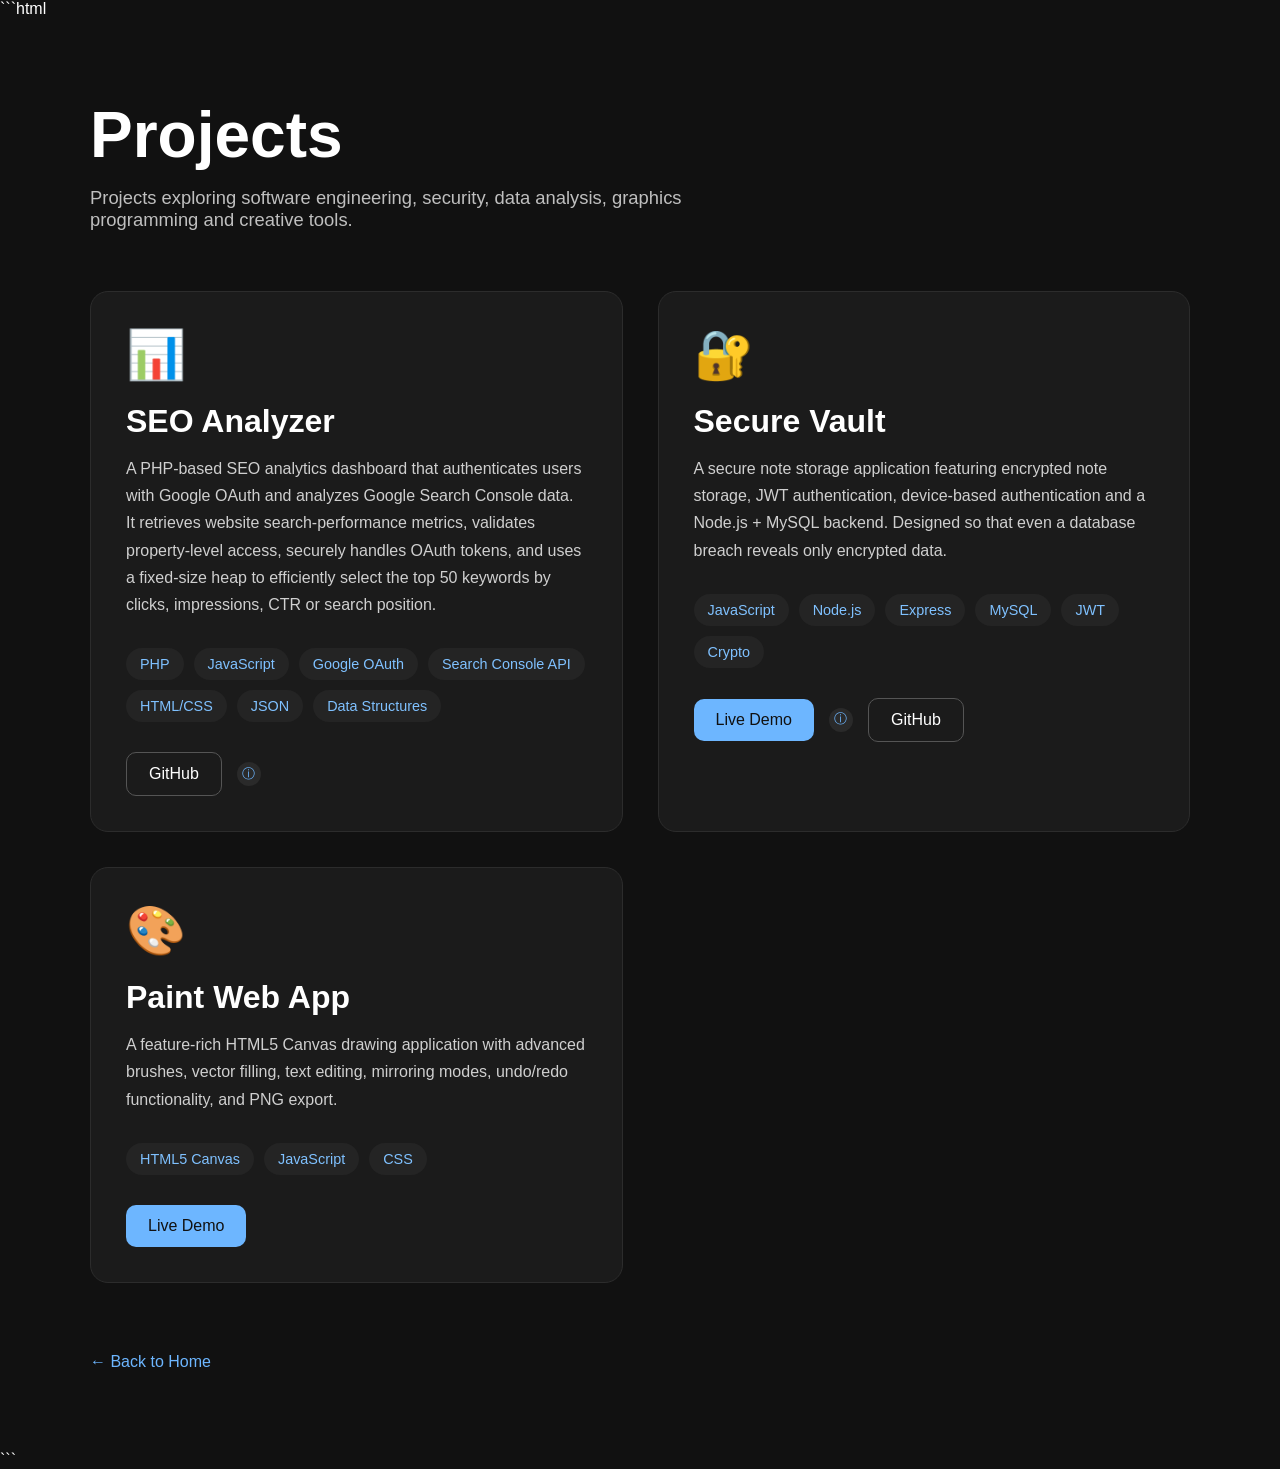
==== projects.html @ 85f60346 "Revise projects and add SEO Analyzer Updated project descriptions and added SEO Analyzer project." ====
```html
<!DOCTYPE html>
<html lang="en">
<head>
<meta charset="UTF-8">
<meta name="viewport" content="width=device-width, initial-scale=1.0">
<title>Projects | Rajdeep Bhandari</title>

<style>

*{
    margin:0;
    padding:0;
    box-sizing:border-box;
    font-family:Arial, Helvetica, sans-serif;
}

body{
    background:#111;
    color:white;
}

.container{
    width:min(1100px,90%);
    margin:auto;
    padding:80px 0;
}

h1{
    font-size:4rem;
    margin-bottom:15px;
}

.subtitle{
    color:#bfbfbf;
    font-size:1.15rem;
    margin-bottom:60px;
    max-width:700px;
}

.projects{
    display:grid;
    grid-template-columns:repeat(auto-fit,minmax(420px,1fr));
    gap:35px;
}

.card{
    background:#1b1b1b;
    border:1px solid #2c2c2c;
    border-radius:18px;
    padding:35px;
    transition:.25s;
}

.card:hover{
    transform:translateY(-8px);
    border-color:#6db6ff;
    box-shadow:0 15px 35px rgba(0,0,0,.35);
}

.icon{
    font-size:3rem;
    margin-bottom:20px;
}

.card h2{
    font-size:2rem;
    margin-bottom:15px;
}

.card p{
    color:#cfcfcf;
    line-height:1.7;
    margin-bottom:30px;
}

.tech{
    display:flex;
    flex-wrap:wrap;
    gap:10px;
    margin-bottom:30px;
}

.tech span{
    background:#242424;
    color:#7fc1ff;
    padding:8px 14px;
    border-radius:999px;
    font-size:.9rem;
}

.buttons{
    display:flex;
    align-items:center;
    gap:15px;
}

.buttons a{
    text-decoration:none;
    color:white;
    padding:12px 22px;
    border-radius:10px;
    transition:.25s;
}

.live{
    background:#6db6ff;
    color:#111 !important;
}

.live:hover{
    background:white;
}

.github{
    border:1px solid #555;
}

.github:hover{
    border-color:#6db6ff;
    color:#6db6ff;
}

.back{
    display:inline-block;
    margin-top:70px;
    color:#6db6ff;
    text-decoration:none;
    font-size:1rem;
}

.tooltip{
    position:relative;
    display:flex;
    align-items:center;
    justify-content:center;
    width:24px;
    height:24px;
    border-radius:50%;
    background:#2a2a2a;
    color:#6db6ff;
    cursor:help;
    font-size:.8rem;
    flex-shrink:0;
}

.tooltip:hover{
    background:#333;
}

.tooltiptext{
    visibility:hidden;
    opacity:0;

    position:absolute;
    left:50%;
    bottom:135%;

    transform:translateX(-50%);

    width:280px;

    background:#222;
    color:#ddd;

    padding:12px;
    border-radius:8px;

    font-size:.85rem;
    line-height:1.5;

    border:1px solid #444;

    transition:.2s;

    z-index:100;
}

.tooltip:hover .tooltiptext{
    visibility:visible;
    opacity:1;
}

@media (max-width:600px){

    .container{
        width:90%;
        padding:50px 0;
    }

    h1{
        font-size:2.8rem;
    }

    .subtitle{
        font-size:1rem;
        margin-bottom:40px;
    }

    .projects{
        grid-template-columns:1fr;
        gap:25px;
    }

    .card{
        padding:25px;
    }

    .card h2{
        font-size:1.7rem;
    }

    .buttons{
        flex-wrap:wrap;
    }

    .tooltiptext{
        left:auto;
        right:0;
        transform:none;
    }

}

</style>

</head>

<body>

<div class="container">

<h1>Projects</h1>

<p class="subtitle">
Projects exploring software engineering, security, data analysis, graphics programming and creative tools.
</p>

<div class="projects">


<!-- SEO ANALYZER -->

<div class="card">

<div class="icon">📊</div>

<h2>SEO Analyzer</h2>

<p>
A PHP-based SEO analytics dashboard that authenticates users with Google OAuth
and analyzes Google Search Console data. It retrieves website search-performance
metrics, validates property-level access, securely handles OAuth tokens, and uses
a fixed-size heap to efficiently select the top 50 keywords by clicks, impressions,
CTR or search position.
</p>

<div class="tech">

<span>PHP</span>
<span>JavaScript</span>
<span>Google OAuth</span>
<span>Search Console API</span>
<span>HTML/CSS</span>
<span>JSON</span>
<span>Data Structures</span>

</div>

<div class="buttons">

<a class="github"
   href="https://github.com/Ramjdeemp/seoautomation"
   target="_blank"
   rel="noopener noreferrer">
    GitHub
</a>

<span class="tooltip">
    ⓘ
    <span class="tooltiptext">
        Live deployment coming soon.
    </span>
</span>

</div>

</div>


<!-- SECURE VAULT -->

<div class="card">

<div class="icon">🔐</div>

<h2>Secure Vault</h2>

<p>
A secure note storage application featuring encrypted note storage, JWT authentication,
device-based authentication and a Node.js + MySQL backend.
Designed so that even a database breach reveals only encrypted data.
</p>

<div class="tech">

<span>JavaScript</span>
<span>Node.js</span>
<span>Express</span>
<span>MySQL</span>
<span>JWT</span>
<span>Crypto</span>

</div>

<div class="buttons">

<a class="live"
   href="https://secure-vault-dun.vercel.app/"
   target="_blank"
   rel="noopener noreferrer">
    Live Demo
</a>

<span class="tooltip">
    ⓘ
    <span class="tooltiptext">
        Some Indian ISPs block Railway's default
        *.up.railway.app domain.
        <br><br>
        If the demo doesn't load, enable
        Secure DNS (Cloudflare 1.1.1.1 or Google DNS)
        and refresh.
    </span>
</span>

<a class="github"
   href="https://github.com/Ramjdeemp/Secure-Vault"
   target="_blank"
   rel="noopener noreferrer">
    GitHub
</a>

</div>

</div>


<!-- PAINT APP -->

<div class="card">

<div class="icon">🎨</div>

<h2>Paint Web App</h2>

<p>
A feature-rich HTML5 Canvas drawing application with advanced brushes,
vector filling, text editing, mirroring modes, undo/redo functionality,
and PNG export.
</p>

<div class="tech">

<span>HTML5 Canvas</span>
<span>JavaScript</span>
<span>CSS</span>

</div>

<div class="buttons">

<a class="live"
   href="https://www.pbainst.in/TUTORIAL/Paint%20App/index.html"
   target="_blank"
   rel="noopener noreferrer">
    Live Demo
</a>

</div>

</div>


</div>

<a class="back" href="index.html">← Back to Home</a>

</div>

</body>
</html>
```
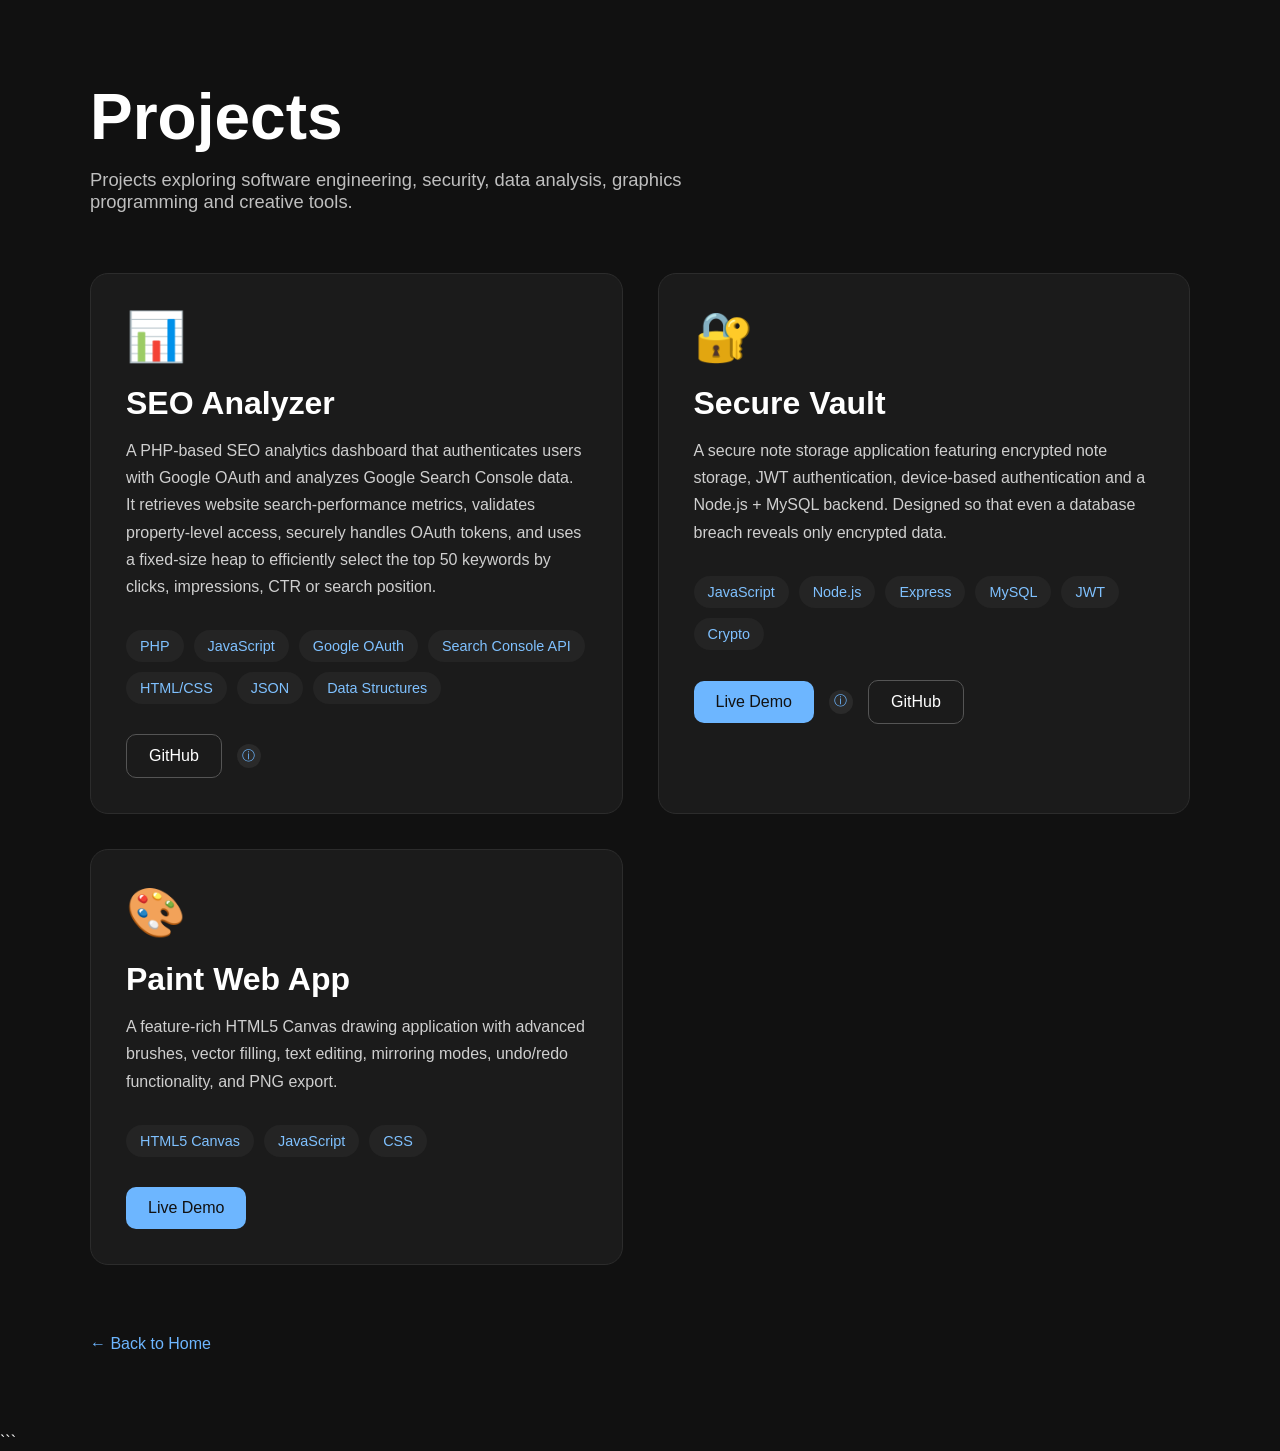
==== commit a35aecd6: "Refactor projects.html to improve structure and style" ====
--- a/projects.html
+++ b/projects.html
@@ -1,4 +1,4 @@
-```html
+
 <!DOCTYPE html>
 <html lang="en">
 <head>
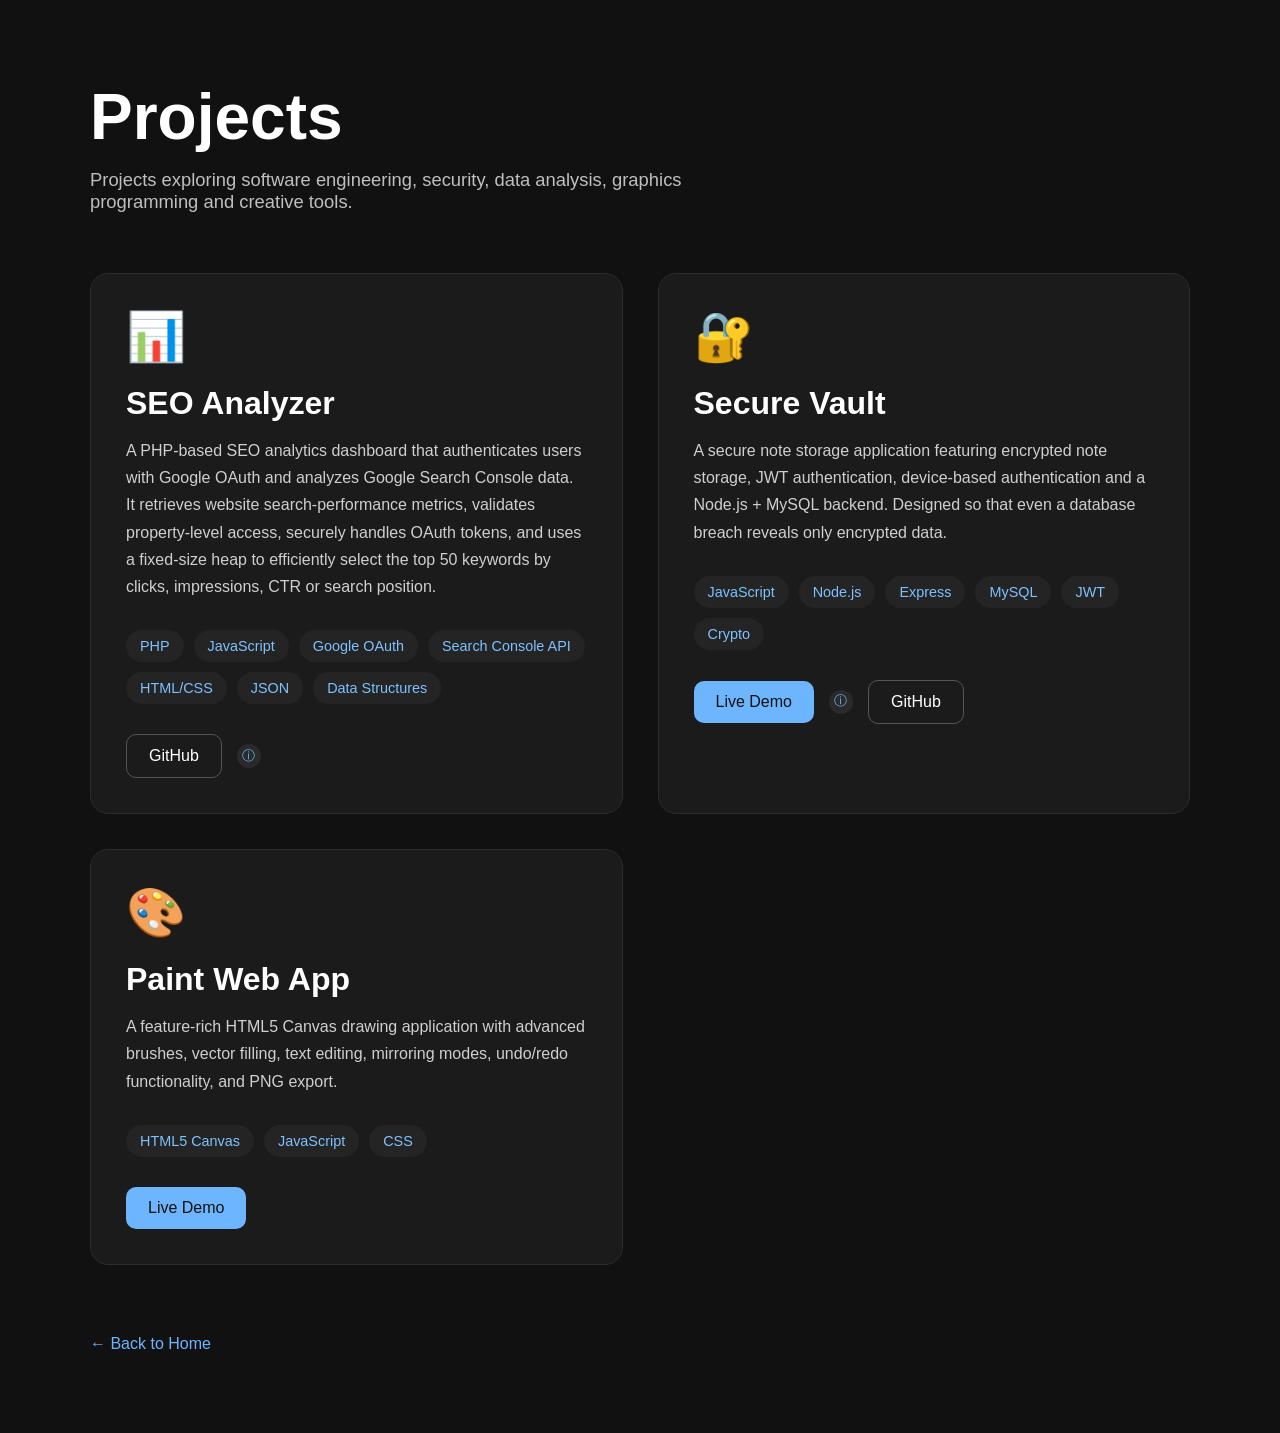
==== commit 4e731a1f: "Update projects.html" ====
--- a/projects.html
+++ b/projects.html
@@ -390,4 +390,3 @@
 
 </body>
 </html>
-```
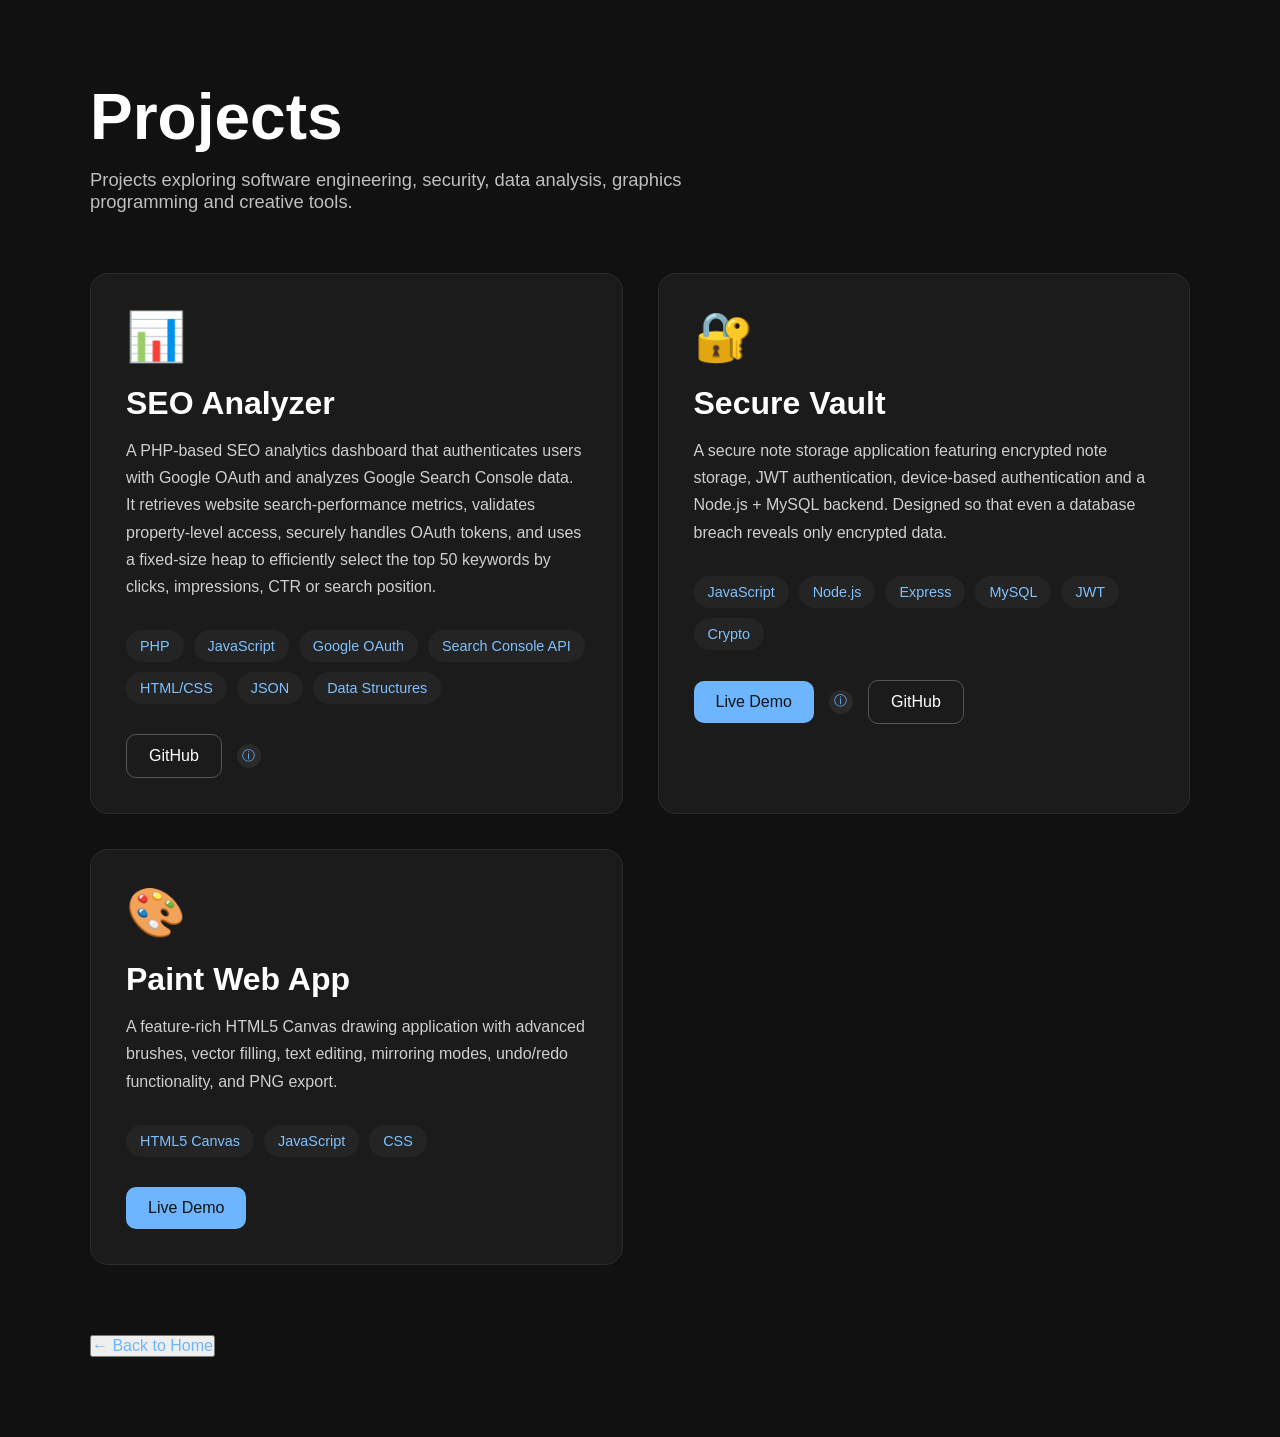
==== commit ae4334f6: "Update projects.html" ====
--- a/projects.html
+++ b/projects.html
@@ -121,12 +121,16 @@
     color:#6db6ff;
 }
 
-.back{
-    display:inline-block;
-    margin-top:70px;
-    color:#6db6ff;
-    text-decoration:none;
-    font-size:1rem;
+.back{ 
+    display:inline-block; 
+    margin-top:70px; 
+    color:#6db6ff; 
+    text-decoration:none; 
+    font-size:1rem; 
+    transition:color .25s ease; 
+} 
+.back:hover{
+     color:white; 
 }
 
 .tooltip{
@@ -384,7 +388,7 @@
 
 </div>
 
-<a class="back" href="index.html">← Back to Home</a>
+<button class="back" href="index.html">← Back to Home</button>
 
 </div>
 
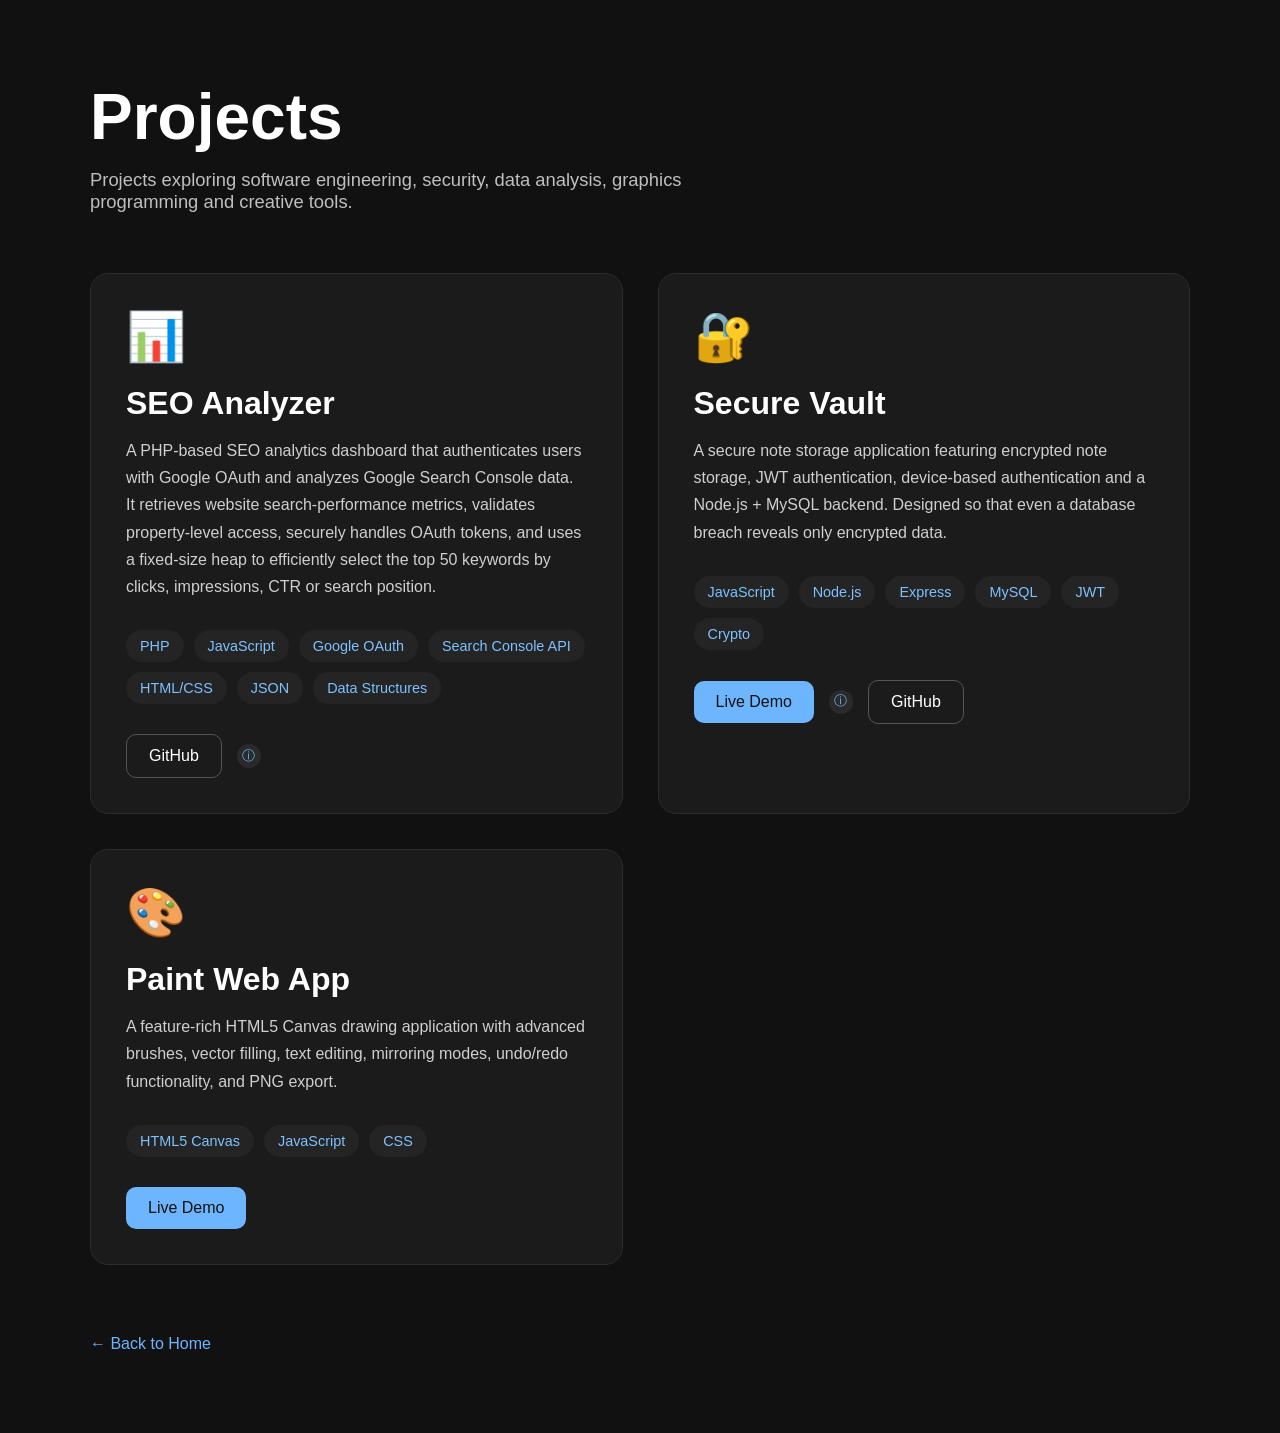
==== commit 99b1f137: "Refactor projects.html structure and styles" ====
--- a/projects.html
+++ b/projects.html
@@ -388,7 +388,7 @@
 
 </div>
 
-<button class="back" href="index.html">← Back to Home</button>
+<a class="back" href="index.html">← Back to Home</a>
 
 </div>
 
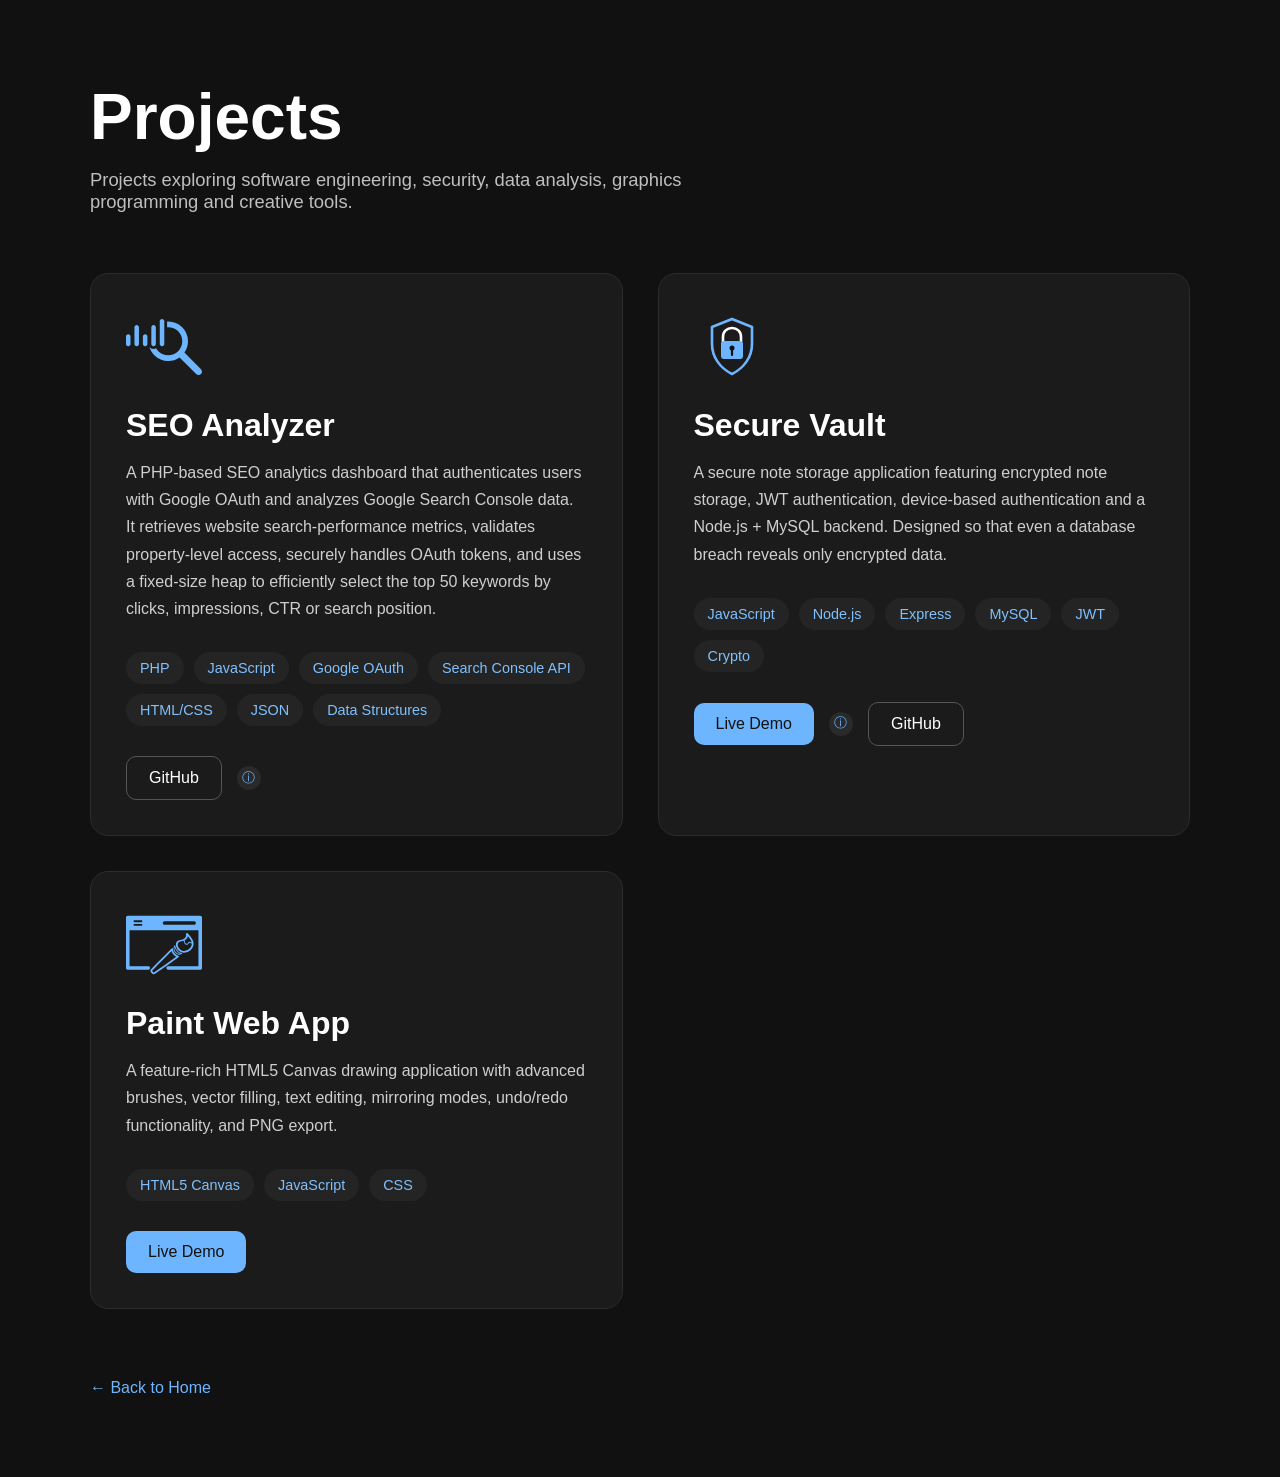
==== commit 2568dae2: "added svgs instead it looks better now methinks" ====
--- a/projects.html
+++ b/projects.html
@@ -1,5 +1,5 @@
-
 <!DOCTYPE html>
+
 <html lang="en">
 <head>
 <meta charset="UTF-8">
@@ -59,8 +59,18 @@
 }
 
 .icon{
-    font-size:3rem;
-    margin-bottom:20px;
+    width:76px;
+    height:76px;
+    margin-bottom:22px;
+    display:flex;
+    align-items:center;
+    justify-content:center;
+}
+
+.icon svg{
+    width:100%;
+    height:100%;
+    overflow:visible;
 }
 
 .card h2{
@@ -121,16 +131,17 @@
     color:#6db6ff;
 }
 
-.back{ 
-    display:inline-block; 
-    margin-top:70px; 
-    color:#6db6ff; 
-    text-decoration:none; 
-    font-size:1rem; 
-    transition:color .25s ease; 
-} 
+.back{
+    display:inline-block;
+    margin-top:70px;
+    color:#6db6ff;
+    text-decoration:none;
+    font-size:1rem;
+    transition:color .25s ease;
+}
+
 .back:hover{
-     color:white; 
+    color:white;
 }
 
 .tooltip{
@@ -242,12 +253,41 @@
 
 <div class="projects">
 
-
 <!-- SEO ANALYZER -->
 
 <div class="card">
 
-<div class="icon">📊</div>
+<div class="icon">
+<svg fill="#6db6ff" height="800px" width="800px" version="1.1" id="Capa_1" xmlns="http://www.w3.org/2000/svg" xmlns:xlink="http://www.w3.org/1999/xlink"
+    viewBox="0 0 407.392 407.392" xml:space="preserve">
+    <g>
+        <path d="M402.016,322.382l-88.896-88.902c12.424-17.657,19.143-38.649,19.143-60.69c0-28.254-10.998-54.816-30.978-74.795
+        c-19.979-19.979-46.545-30.982-74.795-30.982c-2.074,0-4.137,0.066-6.19,0.184v30.658c2.05-0.166,4.111-0.27,6.19-0.27
+        c20.09,0,38.971,7.823,53.176,22.028c14.207,14.206,22.029,33.091,22.029,53.177c0,20.09-7.822,38.976-22.029,53.177
+        c-14.205,14.206-33.086,22.029-53.176,22.029c-20.092,0-38.973-7.823-53.178-22.029c-4.686-4.684-8.66-9.885-11.905-15.463
+        c-3.989,2.305-8.61,3.635-13.54,3.635c-9.436,0-17.762-4.836-22.632-12.16c-0.104,0.157-0.22,0.307-0.327,0.462
+        c4.904,16.888,14.006,32.365,26.787,45.145c19.979,19.98,46.543,30.982,74.795,30.982c22.035,0,43.033-6.723,60.684-19.147
+        l88.906,88.903c3.58,3.583,8.273,5.373,12.973,5.373c4.693,0,9.385-1.79,12.965-5.373
+        C409.184,341.159,409.184,329.544,402.016,322.382z"/>
+
+        <path d="M102.602,135.172c-6.662,0-12.07,5.404-12.07,12.071v39.736c0,6.666,5.408,12.071,12.07,12.071
+        c6.67,0,12.07-5.405,12.07-12.071v-39.736C114.672,140.577,109.271,135.172,102.602,135.172z"/>
+
+        <path d="M12.07,135.172c-6.66,0-12.07,5.404-12.07,12.071v39.736c0,6.666,5.41,12.071,12.07,12.071
+        c6.67,0,12.07-5.405,12.07-12.071v-39.736C24.141,140.577,18.74,135.172,12.07,135.172z"/>
+
+        <path d="M57.336,85.381c-6.662,0-12.072,5.405-12.072,12.071v89.527c0,6.666,5.41,12.071,12.072,12.071
+        c6.67,0,12.07-5.405,12.07-12.071V97.452C69.406,90.786,64.006,85.381,57.336,85.381z"/>
+
+        <path d="M193.139,199.05c6.662,0,12.07-5.405,12.07-12.071V65.766c0-6.666-5.408-12.07-12.07-12.07
+        c-6.67,0-12.078,5.404-12.078,12.07v121.213C181.061,193.645,186.469,199.05,193.139,199.05z"/>
+
+        <path d="M147.865,199.05c6.67,0,12.072-5.405,12.072-12.071V97.452c0-6.666-5.402-12.071-12.072-12.071
+        c-6.66,0-12.07,5.405-12.07,12.071v89.527C135.795,193.645,141.205,199.05,147.865,199.05z"/>
+    </g>
+</svg>
+
+</div>
 
 <h2>SEO Analyzer</h2>
 
@@ -261,24 +301,17 @@
 
 <div class="tech">
 
-<span>PHP</span>
-<span>JavaScript</span>
-<span>Google OAuth</span>
-<span>Search Console API</span>
-<span>HTML/CSS</span>
-<span>JSON</span>
-<span>Data Structures</span>
+<span>PHP</span> <span>JavaScript</span> <span>Google OAuth</span> <span>Search Console API</span> <span>HTML/CSS</span> <span>JSON</span> <span>Data Structures</span>
 
 </div>
 
 <div class="buttons">
 
 <a class="github"
-   href="https://github.com/Ramjdeemp/seoautomation"
-   target="_blank"
-   rel="noopener noreferrer">
-    GitHub
-</a>
+href="https://github.com/Ramjdeemp/seoautomation"
+target="_blank"
+rel="noopener noreferrer">
+GitHub </a>
 
 <span class="tooltip">
     ⓘ
@@ -291,12 +324,66 @@
 
 </div>
 
-
 <!-- SECURE VAULT -->
 
 <div class="card">
 
-<div class="icon">🔐</div>
+<div class="icon">
+
+<svg viewBox="0 0 76 76" xmlns="http://www.w3.org/2000/svg">
+
+<path
+ d="M38 10
+    L58 18
+    V35
+    C58 48 50 59 38 65
+    C26 59 18 48 18 35
+    V18
+    Z"
+ fill="none"
+ stroke="#6db6ff"
+ stroke-width="2.6"
+ stroke-linejoin="round"
+/>
+
+<path
+ d="M29 34
+    V28
+    C29 22.5 33 19 38 19
+    C43 19 47 22.5 47 28
+    V34"
+ fill="none"
+ stroke="#ffffff"
+ stroke-width="2.6"
+ stroke-linecap="round"
+/>
+
+<rect
+ x="27"
+ y="32"
+ width="22"
+ height="18"
+ rx="3"
+ fill="#6db6ff"
+/>
+
+<circle
+ cx="38"
+ cy="39"
+ r="2.5"
+ fill="#111"
+/>
+
+<path
+ d="M38 41.5 V46"
+ stroke="#111"
+ stroke-width="2.2"
+ stroke-linecap="round"
+/>
+
+</svg>
+
+</div>
 
 <h2>Secure Vault</h2>
 
@@ -308,23 +395,17 @@
 
 <div class="tech">
 
-<span>JavaScript</span>
-<span>Node.js</span>
-<span>Express</span>
-<span>MySQL</span>
-<span>JWT</span>
-<span>Crypto</span>
+<span>JavaScript</span> <span>Node.js</span> <span>Express</span> <span>MySQL</span> <span>JWT</span> <span>Crypto</span>
 
 </div>
 
 <div class="buttons">
 
 <a class="live"
-   href="https://secure-vault-dun.vercel.app/"
-   target="_blank"
-   rel="noopener noreferrer">
-    Live Demo
-</a>
+href="https://secure-vault-dun.vercel.app/"
+target="_blank"
+rel="noopener noreferrer">
+Live Demo </a>
 
 <span class="tooltip">
     ⓘ
@@ -339,22 +420,145 @@
 </span>
 
 <a class="github"
-   href="https://github.com/Ramjdeemp/Secure-Vault"
-   target="_blank"
-   rel="noopener noreferrer">
-    GitHub
-</a>
-
-</div>
-
-</div>
-
+href="https://github.com/Ramjdeemp/Secure-Vault"
+target="_blank"
+rel="noopener noreferrer">
+GitHub </a>
+
+</div>
+
+</div>
 
 <!-- PAINT APP -->
 
 <div class="card">
 
-<div class="icon">🎨</div>
+<div class="icon">
+
+<svg
+viewBox="0 0 42.755 42.755"
+xmlns="http://www.w3.org/2000/svg"
+xmlns:xlink="http://www.w3.org/1999/xlink"
+
+>
+
+<g>
+
+```
+<g>
+
+    <path
+        fill="#6db6ff"
+        d="M41.757,4.941c-4.941,0-9.885,0-14.827,0
+        c-7.437,0-14.874,0-22.31,0c-1.207,0-2.413,0-3.62,0
+        c-0.545,0-1,0.455-1,1c0,5.959,0,11.917,0,17.876
+        c0,3.484,0,6.971,0,10.455c0,0.545,0.455,1,1,1
+        c3.853,0,7.706,0,11.558,0c0.755,0,1.055-0.682,0.926-1.25
+        c-0.091-0.402-0.391-0.75-0.926-0.75c-3.519,0-7.039,0-10.558,0
+        c0-5.625,0-11.25,0-16.876c0-1.125,0-2.25,0-3.374
+        h38.757c0,3.598,0,7.196,0,10.795c0,3.15,0,6.305,0,9.455
+        c-5.576,0-11.15,0-16.729,0c-0.105,0-0.211,0-0.315,0
+        c-0.535,0-0.835,0.348-0.927,0.75c-0.129,0.568,0.172,1.25,0.927,1.25
+        c5.91,0,11.819,0,17.729,0c0.104,0,0.209,0,0.313,0
+        c0.545,0,1-0.455,1-1c0-5.959,0-11.917,0-17.876
+        c0-3.485,0-6.97,0-10.455C42.757,5.396,42.302,4.941,41.757,4.941z
+
+        M8.714,10.522c-1.333,0-2.667,0-4,0
+        c-0.645,0-0.645-1,0-1c1.333,0,2.667,0,4,0
+        C9.359,9.522,9.359,10.522,8.714,10.522z
+
+        M8.714,8.522c-1.333,0-2.667,0-4,0
+        c-0.645,0-0.645-1,0-1c1.333,0,2.667,0,4,0
+        C9.359,7.522,9.359,8.522,8.714,8.522z
+
+        M38.339,10.022c-5.542,0-11.083,0-16.625,0
+        c-1.29,0-1.29-2,0-2c5.542,0,11.083,0,16.625,0
+        C39.629,8.022,39.629,10.022,38.339,10.022z"
+    />
+
+    <path
+        fill="#6db6ff"
+        d="M32.133,18.112c-1.142,0.432-2.362,0.252-3.306,1.155
+        c-1.57,1.507-0.41,4.163,0.918,5.386c1.877,1.73,4.738,1.17,6.529-0.355
+        c0.906-0.771,1.543-1.889,1.713-3.065c0.168-1.171-0.176-2.195-0.771-3.188
+        c-0.695-1.162-1.594-2.239-2.527-3.222c-0.056-0.112-0.144-0.178-0.25-0.204
+        c-0.004-0.002-0.009-0.002-0.014-0.004c-0.029-0.006-0.057-0.013-0.088-0.014
+        c-0.252-0.035-0.493,0.157-0.553,0.405v0.001c-0.014,0.054-0.014,0.109-0.006,0.166
+        c0,0.019-0.006,0.034-0.002,0.053C33.991,16.572,33.413,17.627,32.133,18.112z
+
+        M32.478,24.726c-1.222-0.028-2.218-0.757-2.837-1.769
+        c-0.483-0.787-0.784-1.889-0.295-2.741c0.589-1.022,2.226-0.827,3.194-1.195
+        c0.001,0,0.003-0.001,0.004-0.002c-0.135,0.958,0.432,2.083,1.479,2.182
+        c0.617,0.058,0.926-0.228,1.229-0.729c0.292-0.483,0.647-0.515,1.139-0.269
+        c0.239,0.12,0.476,0.311,0.646,0.538
+        C36.971,22.989,34.661,24.777,32.478,24.726z
+
+        M37.259,21.172c0.037,0.157,0.176,0.202,0.296,0.169
+        C37.435,21.374,37.296,21.329,37.259,21.172z
+
+        M34.741,16.66c0.018-0.068,0.023-0.138,0.035-0.207
+        c0.181,0.214,0.373,0.416,0.547,0.634c0.662,0.83,1.431,1.816,1.647,2.882
+        c-0.503-0.383-1.149-0.58-1.671-0.307c-0.501,0.262-0.492,1.036-1.134,1.054
+        c-0.89,0.025-1.372-1.198-1.07-1.901c0.011-0.026-0.002-0.047,0.001-0.073
+        C33.902,18.289,34.513,17.59,34.741,16.66z"
+    />
+
+    <path
+        fill="#6db6ff"
+        d="M27.304,21.633c-0.042,0.047-0.084,0.094-0.126,0.142
+        c-0.006,0.007-0.002,0.015-0.007,0.021
+        c-0.012,0.012-0.021,0.019-0.032,0.031
+        c-0.784,1.151-0.37,2.754,0.443,3.777
+        c1,1.255,2.544,1.643,3.919,0.736
+        c0.213-0.139,0.124-0.448-0.126-0.465
+        c-1.968-0.133-3.409-2.246-3.644-4.065
+        C27.707,21.615,27.467,21.451,27.304,21.633z
+
+        M30.571,26.224c-0.935,0.292-1.852-0.05-2.553-0.871
+        c-0.645-0.753-1.021-1.937-0.652-2.886
+        C27.784,24.11,28.95,25.724,30.571,26.224z"
+    />
+
+    <path
+        fill="#6db6ff"
+        d="M29.545,28.288c0.345-0.246,0.321-0.785-0.119-0.914
+        c-1.555-0.459-3.058-1.998-2.961-3.729
+        c0.024-0.441-0.56-0.654-0.854-0.354
+        c-1.994,2.039-3.992,4.078-5.989,6.113
+        c-1.306,1.331-2.613,2.662-3.924,3.989
+        c-0.207,0.209-0.415,0.418-0.623,0.627
+        c-0.177,0.179-0.353,0.358-0.531,0.535
+        c-0.465,0.462-0.896,0.835-0.794,1.562
+        c0.067,0.481,0.604,0.932,0.902,1.28
+        c0.508,0.595,1.112,0.472,1.721,0.14
+        c0.003-0.002,0.006-0.002,0.009-0.004
+        c0.819-0.474,1.583-1.07,2.357-1.609
+        c0.905-0.631,1.804-1.269,2.706-1.903
+        c0.607-0.429,1.217-0.854,1.823-1.283
+        C25.36,31.258,27.454,29.774,29.545,28.288z
+
+        M19.711,34.022c-0.465,0.327-0.929,0.656-1.396,0.982
+        c-0.801,0.561-1.592,1.179-2.44,1.668
+        c-0.297,0.162-0.362,0.205-0.568-0.034
+        c-0.146-0.171-0.292-0.341-0.437-0.511
+        c-0.254-0.297-0.05-0.443,0.193-0.68
+        c0.301-0.29,0.593-0.59,0.887-0.887
+        c0.178-0.18,0.354-0.359,0.532-0.54
+        c1.05-1.062,2.097-2.128,3.144-3.192
+        c1.989-2.027,3.977-4.056,5.962-6.084
+        c0.341,1.385,1.416,2.569,2.685,3.225
+        c-1.836,1.304-3.672,2.607-5.512,3.906
+        C21.745,32.592,20.728,33.307,19.711,34.022z"
+    />
+
+</g>
+```
+
+</g>
+
+</svg>
+
+</div>
 
 <h2>Paint Web App</h2>
 
@@ -366,25 +570,21 @@
 
 <div class="tech">
 
-<span>HTML5 Canvas</span>
-<span>JavaScript</span>
-<span>CSS</span>
+<span>HTML5 Canvas</span> <span>JavaScript</span> <span>CSS</span>
 
 </div>
 
 <div class="buttons">
 
 <a class="live"
-   href="https://www.pbainst.in/TUTORIAL/Paint%20App/index.html"
-   target="_blank"
-   rel="noopener noreferrer">
-    Live Demo
-</a>
-
-</div>
-
-</div>
-
+href="https://www.pbainst.in/TUTORIAL/Paint%20App/index.html"
+target="_blank"
+rel="noopener noreferrer">
+Live Demo </a>
+
+</div>
+
+</div>
 
 </div>
 
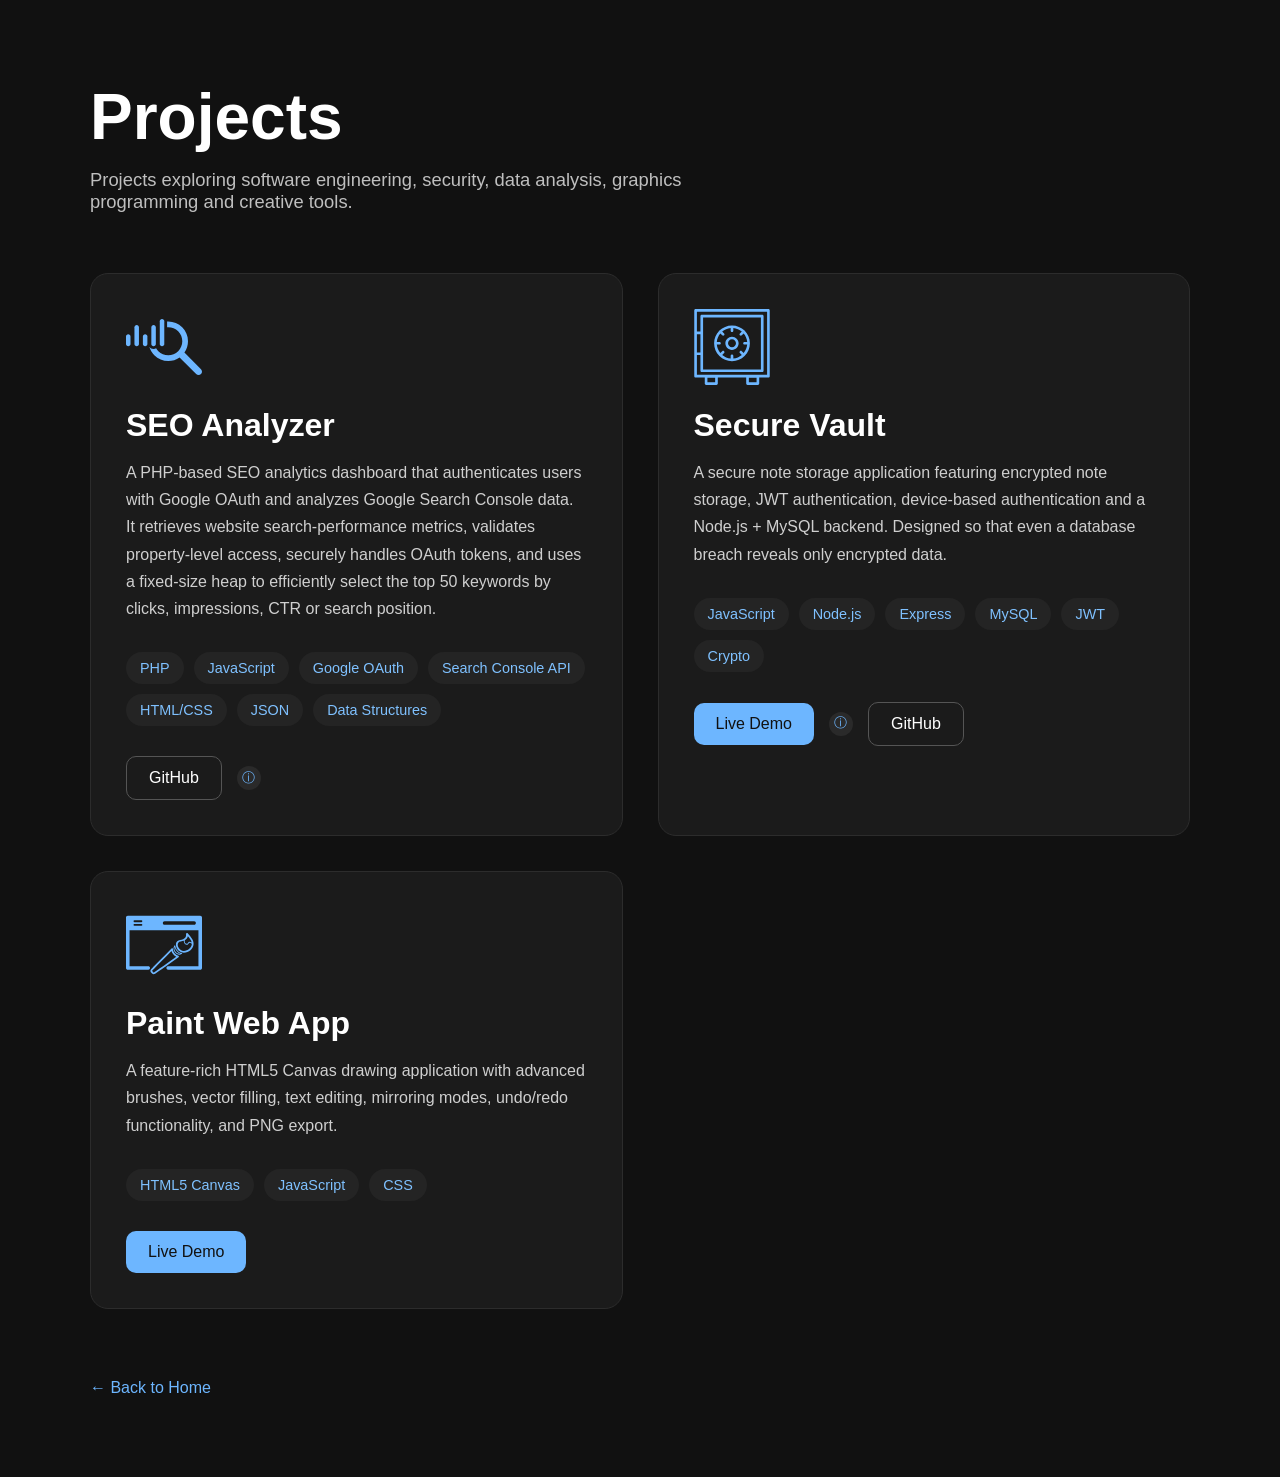
==== commit ddb2bea6: "changed svg" ====
--- a/projects.html
+++ b/projects.html
@@ -330,57 +330,45 @@
 
 <div class="icon">
 
-<svg viewBox="0 0 76 76" xmlns="http://www.w3.org/2000/svg">
-
-<path
- d="M38 10
-    L58 18
-    V35
-    C58 48 50 59 38 65
-    C26 59 18 48 18 35
-    V18
-    Z"
- fill="none"
- stroke="#6db6ff"
- stroke-width="2.6"
- stroke-linejoin="round"
-/>
-
-<path
- d="M29 34
-    V28
-    C29 22.5 33 19 38 19
-    C43 19 47 22.5 47 28
-    V34"
- fill="none"
- stroke="#ffffff"
- stroke-width="2.6"
- stroke-linecap="round"
-/>
-
-<rect
- x="27"
- y="32"
- width="22"
- height="18"
- rx="3"
- fill="#6db6ff"
-/>
-
-<circle
- cx="38"
- cy="39"
- r="2.5"
- fill="#111"
-/>
-
-<path
- d="M38 41.5 V46"
- stroke="#111"
- stroke-width="2.2"
- stroke-linecap="round"
-/>
-
+<?xml version="1.0" encoding="utf-8"?>
+
+<!DOCTYPE svg PUBLIC "-//W3C//DTD SVG 1.1//EN" "http://www.w3.org/Graphics/SVG/1.1/DTD/svg11.dtd">
+<!-- Uploaded to: SVG Repo, www.svgrepo.com, Generator: SVG Repo Mixer Tools -->
+<svg version="1.1" id="VAULT" xmlns="http://www.w3.org/2000/svg" xmlns:xlink="http://www.w3.org/1999/xlink" 
+	 width="800px" height="800px" viewBox="0 0 1800 1800" enable-background="new 0 0 1800 1800" xml:space="preserve">
+<g>
+	<path fill="#6db6ff" d="M1762.581,1.514H37.419c-17.352,0-31.407,14.06-31.407,31.407v1557.842
+		c0,17.342,14.056,31.406,31.407,31.406h217.792v144.909c0,17.342,14.065,31.407,31.407,31.407h245.651
+		c17.352,0,31.407-14.065,31.407-31.407v-144.909h672.647v144.909c0,17.342,14.057,31.407,31.408,31.407h245.649
+		c17.343,0,31.408-14.065,31.408-31.407v-144.909h217.792c17.342,0,31.407-14.064,31.407-31.406V32.92
+		C1793.988,15.574,1779.923,1.514,1762.581,1.514z M500.862,1735.671H318.026v-109.927h182.835V1735.671z M1481.974,1735.671
+		h-182.835v-109.927h182.835V1735.671z M215.154,199.597h1369.691v1230.754H215.154V199.597z M152.339,1027.651H68.826V596.919
+		h83.513V1027.651z M1731.173,1559.354H68.826v-468.894h83.513v371.298c0,17.342,14.057,31.408,31.408,31.408h1432.506
+		c17.343,0,31.406-14.066,31.406-31.408V168.19c0-17.347-14.063-31.407-31.406-31.407H183.747c-17.351,0-31.408,14.06-31.408,31.407
+		v365.915H68.826V64.328h1662.347V1559.354z"/>
+	<path fill="#6db6ff" d="M1202.266,514.826c-0.763-0.964-1.569-1.906-2.458-2.796c-0.89-0.89-1.832-1.696-2.796-2.456
+		C1120.456,434.335,1015.561,387.842,900,387.842c-115.556,0-220.443,46.484-296.999,121.712c-0.973,0.767-1.924,1.578-2.818,2.473
+		c-0.898,0.898-1.708,1.847-2.475,2.82C522.48,591.403,476,696.286,476,811.839c0,115.539,46.471,220.417,121.686,296.968
+		c0.771,0.982,1.586,1.941,2.493,2.845c0.907,0.902,1.862,1.718,2.844,2.488c76.551,75.219,181.429,121.695,296.977,121.695
+		c115.557,0,220.447-46.489,297.003-121.721c0.964-0.763,1.911-1.57,2.805-2.463c0.893-0.896,1.704-1.841,2.467-2.81
+		C1277.511,1032.287,1324,927.396,1324,811.839C1324,696.274,1277.502,591.381,1202.266,514.826z M1196.258,843.247h63.473
+		c-6.582,76.025-36.775,145.377-83.251,200.659l-44.789-44.788c-12.265-12.265-32.152-12.265-44.416,0
+		c-12.265,12.265-12.265,32.152,0,44.415l44.784,44.79c-55.278,46.471-124.63,76.66-200.651,83.251v-63.481
+		c0-17.342-14.065-31.402-31.407-31.402c-17.352,0-31.408,14.061-31.408,31.402v63.481c-76.029-6.591-145.381-36.78-200.66-83.256
+		l44.784-44.785c12.264-12.263,12.264-32.146,0-44.415c-12.26-12.256-32.148-12.265-44.417,0l-44.784,44.784
+		c-46.476-55.278-76.666-124.63-83.255-200.655h63.48c17.342,0,31.408-14.062,31.408-31.408s-14.065-31.407-31.408-31.407h-63.48
+		c6.589-76.025,36.779-145.375,83.255-200.655l44.784,44.789c6.134,6.132,14.17,9.199,22.206,9.199
+		c8.036,0,16.081-3.067,22.21-9.199c12.264-12.264,12.264-32.15,0-44.417l-44.784-44.789c55.278-46.476,124.63-76.667,200.66-83.253
+		v63.476c0,17.347,14.056,31.408,31.408,31.408c17.342,0,31.407-14.061,31.407-31.408v-63.476
+		c76.025,6.585,145.373,36.777,200.656,83.253l-44.789,44.789c-12.265,12.266-12.265,32.152,0,44.417
+		c6.129,6.132,14.17,9.199,22.211,9.199c8.035,0,16.071-3.067,22.205-9.199l44.789-44.789
+		c46.476,55.28,76.669,124.628,83.251,200.655h-63.473c-17.351,0-31.407,14.061-31.407,31.407S1178.907,843.247,1196.258,843.247z"
+		/>
+	<path fill="#6db6ff" d="M900,654.805c-86.589,0-157.037,70.445-157.037,157.034c0,86.59,70.448,157.037,157.037,157.037
+		c86.59,0,157.036-70.447,157.036-157.037C1057.036,725.25,986.59,654.805,900,654.805z M900,906.062
+		c-51.958,0-94.222-42.267-94.222-94.223c0-51.953,42.265-94.22,94.222-94.22c51.952,0,94.223,42.267,94.223,94.22
+		C994.223,863.794,951.952,906.062,900,906.062z"/>
+</g>
 </svg>
 
 </div>
